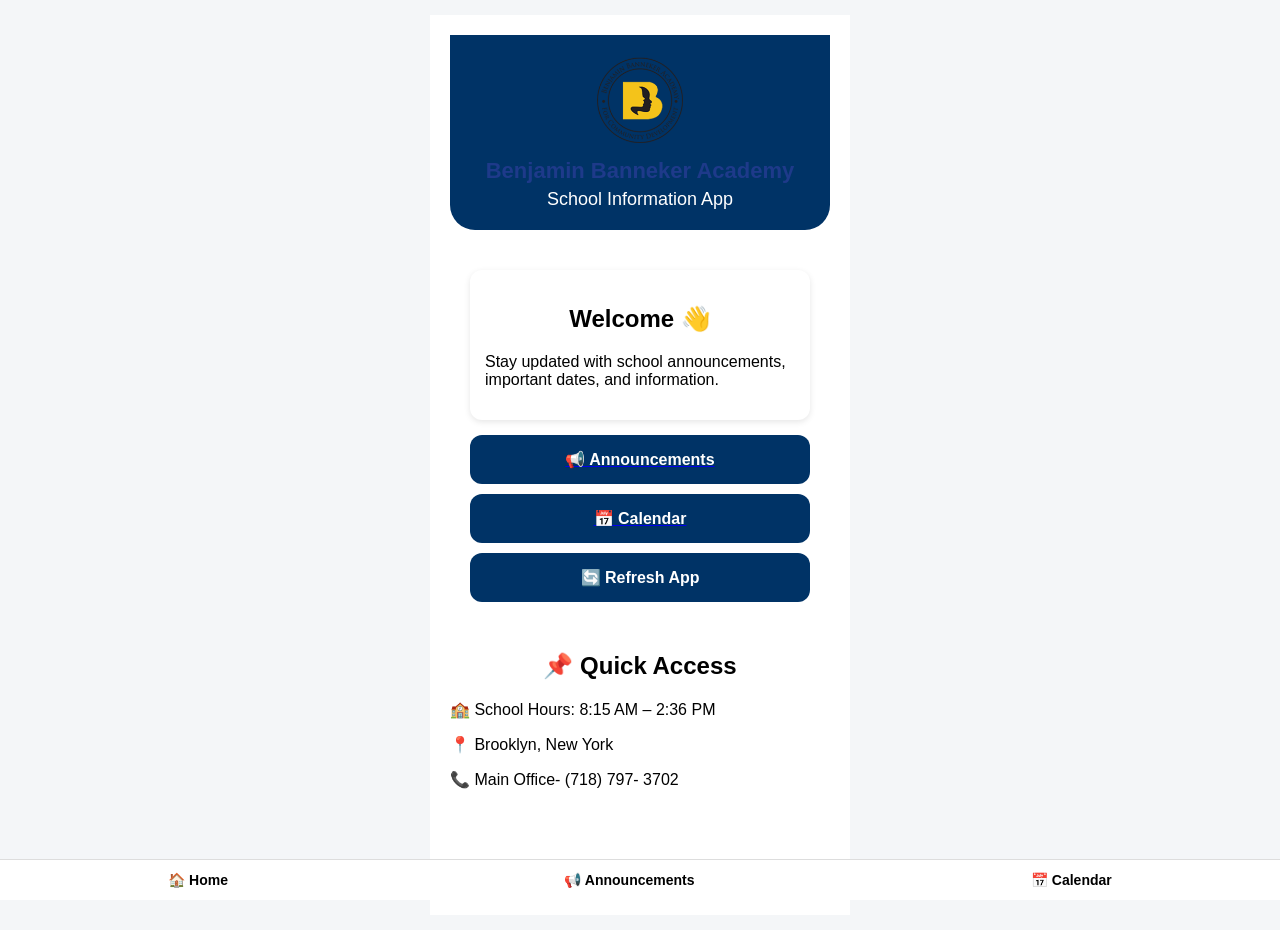
==== index.html @ 2b0ebd8d "Implement refreshApp function for app refresh Replaced direct reload button with a refreshApp functi" ====
<!DOCTYPE html>
<html>
<head>
    <title>Benjamin Banneker Academy</title>
<meta name="viewport" content="width=device-width, initial-scale=1.0">
    <link rel="stylesheet" href="style.css">

    <link rel="manifest" href="manifest.json">

    <meta name="theme-color" content="#1e3a8a">
</head>

<body>

<div class="app">

   
    <main>
<header>
    <img src="logo-e1673281046458.png" alt="BBA Logo">
    <h1>Benjamin Banneker Academy</h1>
    <p>School Information App</p>
</header>

<main>

<div class="card">
    <h2>Welcome 👋</h2>
    <p>
        Stay updated with school announcements, important dates, and information.
    </p>
</div>

<a href="announcements.html">
    <button>📢 Announcements</button>
</a>

<a href="calendar.html">
    <button>📅 Calendar</button>
</a>

<button onclick="refreshApp()">🔄 Refresh App</button>

</main>

    <h2>📌 Quick Access</h2>

    <p>🏫 School Hours: 8:15 AM – 2:36 PM</p>
    <p>📍 Brooklyn, New York</p>
    <p>📞 Main Office- (718) 797- 3702</p>

</main>
       
      

    </main>

</div>
<nav>
    <a href="index.html">🏠 Home</a>
    <a href="announcements.html">📢 Announcements</a>
    <a href="calendar.html">📅 Calendar</a>
</nav>
<script src="script.js"></script>
<script>
if ("serviceWorker" in navigator) {
    navigator.serviceWorker.register("service-worker.js");
}
</script>
  <script>
function refreshApp() {
    if ("serviceWorker" in navigator) {
        navigator.serviceWorker.getRegistrations()
        .then(function(registrations) {
            for (let registration of registrations) {
                registration.update();
            }
            window.location.reload(true);
        });
    } else {
        window.location.reload(true);
    }
}
</script>  
</body>
</html>
---- style.css ----
body {
    margin: 0;
    font-family: Arial, sans-serif;
    background: #f1f5f9;
}

.app {
    max-width: 420px;
    margin: auto;
    min-height: 100vh;
    background: white;
}

header {
    background: #1e3a8a;
    color: white;
    text-align: center;
    padding: 25px 10px;
    border-radius: 0 0 25px 25px;
}

header h1 {
    font-size: 24px;
    margin: 0;
}

header p {
    margin-top: 8px;
}

main {
    padding: 20px;
}

button {
    width: 100%;
    padding: 18px;
    margin: 10px 0;
    border: none;
    border-radius: 15px;
    font-size: 18px;
    background: #2563eb;
    color: white;
    cursor: pointer;
}

button:hover {
    background: #1d4ed8;
}

#content {
    margin-top: 20px;
    padding: 20px;
    background: #e0e7ff;
    border-radius: 15px;
}
* {
  box-sizing: border-box;
}

body {
  margin: 0;
  padding: 15px;
  font-family: Arial, sans-serif;
}

button {
  width: 100%;
  max-width: 350px;
  padding: 15px;
  margin: 10px auto;
  display: block;
  font-size: 18px;
  border-radius: 10px;
}

h1, h2 {
  text-align: center;
}

.container {
  width: 100%;
  max-width: 500px;
  margin: auto;
}
/* App buttons */
button {
    width: 90%;
    max-width: 400px;
    display: block;
    margin: 15px auto;
    padding: 18px;
    font-size: 18px;
    font-weight: bold;
    border: none;
    border-radius: 15px;
    background: #1e3a8a;
    color: white;
    cursor: pointer;
}

/* Button press effect */
button:active {
    transform: scale(0.97);
}

/* Welcome card */
.welcome-card {
    background: white;
    padding: 20px;
    margin: 20px auto;
    border-radius: 15px;
    max-width: 450px;
    text-align: center;
}

/* Header */
header {
    text-align: center;
    padding: 20px;
}

header h1 {
    font-size: 28px;
}

header p {
    font-size: 18px;
}
.card {
    background: white;
    padding: 20px;
    margin: 20px auto;
    border-radius: 15px;
    max-width: 450px;
}
.event {
    background: #f1f5f9;
    padding: 15px;
    margin: 10px 0;
    border-radius: 10px;
}

.event h3 {
    margin-bottom: 5px;
}
.announcement {
    background: #f1f5f9;
    padding: 15px;
    margin: 10px 0;
    border-radius: 10px;
}
.logo {
    font-size: 50px;
    text-align: center;
}

header h1 {
    color: #1e3a8a;
    margin-bottom: 5px;
}

header span {
    display: inline-block;
    background: #1e3a8a;
    color: white;
    padding: 8px 15px;
    border-radius: 20px;
    margin-top: 10px;
    font-size: 14px;
}
nav {
    position: fixed;
    bottom: 0;
    width: 100%;
    background: #003366;
    display: flex;
    justify-content: space-around;
    padding: 12px 0;
}

nav a {
    color: white;
    text-decoration: none;
    font-weight: bold;
}

main {
    padding-bottom: 80px;
}
.event {
    background: #f2f5f9;
    padding: 15px;
    margin: 10px 0;
    border-radius: 10px;
}

.event h3 {
    margin-bottom: 5px;
}

.card {
    width: 100%;
}

main {
    width: 100%;
    padding: 20px;
}
nav {
    position: fixed;
    bottom: 0;
    left: 0;
    width: 100%;
    background: white;
    display: flex;
    justify-content: space-around;
    padding: 12px 0;
    border-top: 1px solid #ddd;
}

nav a {
    text-decoration: none;
    font-size: 14px;
    color: black;
}

main {
    padding-bottom: 80px;
}
body {
    margin: 0;
    font-family: Arial, sans-serif;
    background: #f4f6f8;
}

header {
    text-align: center;
    padding: 20px;
    background: #003366;
    color: white;
}

header img {
    width: 90px;
    height: auto;
}

header h1 {
    font-size: 22px;
    margin: 10px 0 5px;
}

header p {
    margin: 0;
}

main {
    padding: 20px;
}

.card {
    background: white;
    border-radius: 12px;
    padding: 15px;
    margin-bottom: 15px;
    box-shadow: 0 2px 6px rgba(0,0,0,0.1);
}

button {
    width: 100%;
    padding: 15px;
    margin: 10px 0;
    border: none;
    border-radius: 12px;
    font-size: 16px;
    background: #003366;
    color: white;
    cursor: pointer;
}

button:hover {
    opacity: 0.9;
}
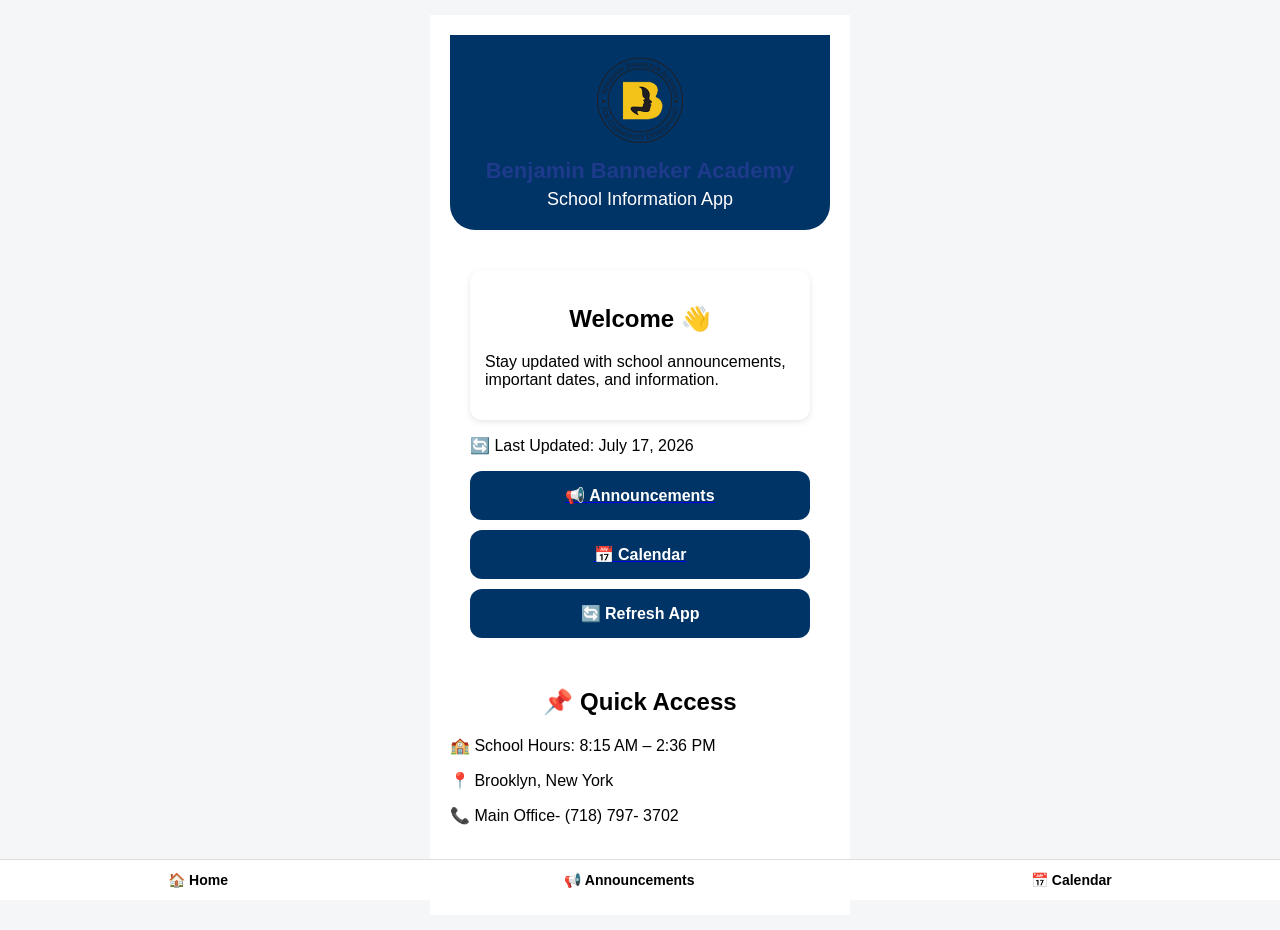
==== commit d2cd7541: "Add last updated date to index.html" ====
--- a/index.html
+++ b/index.html
@@ -30,7 +30,9 @@
         Stay updated with school announcements, important dates, and information.
     </p>
 </div>
-
+<p class="updated">
+    🔄 Last Updated: July 17, 2026
+</p>
 <a href="announcements.html">
     <button>📢 Announcements</button>
 </a>
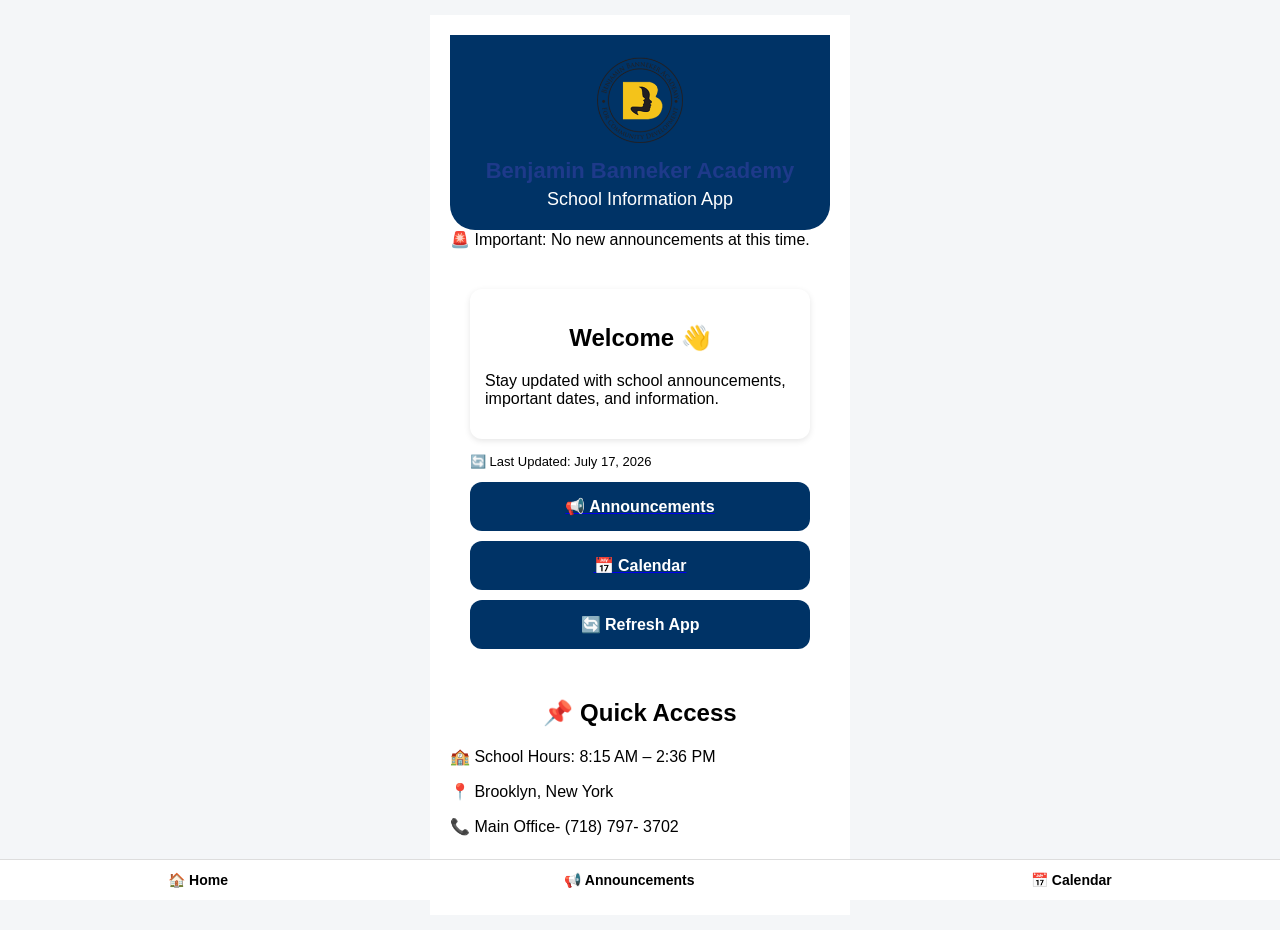
==== commit 9ba8f8a9: "Add alert banner for announcements Added an alert banner for important announcements." ====
--- a/index.html
+++ b/index.html
@@ -21,7 +21,9 @@
     <h1>Benjamin Banneker Academy</h1>
     <p>School Information App</p>
 </header>
-
+<div class="alert-banner">
+    🚨 Important: No new announcements at this time.
+</div>
 <main>
 
 <div class="card">
--- a/style.css
+++ b/style.css
@@ -282,3 +282,7 @@
 button:hover {
     opacity: 0.9;
 }
+.updated {
+    font-size: 13px;
+    margin-top: 15px;
+}
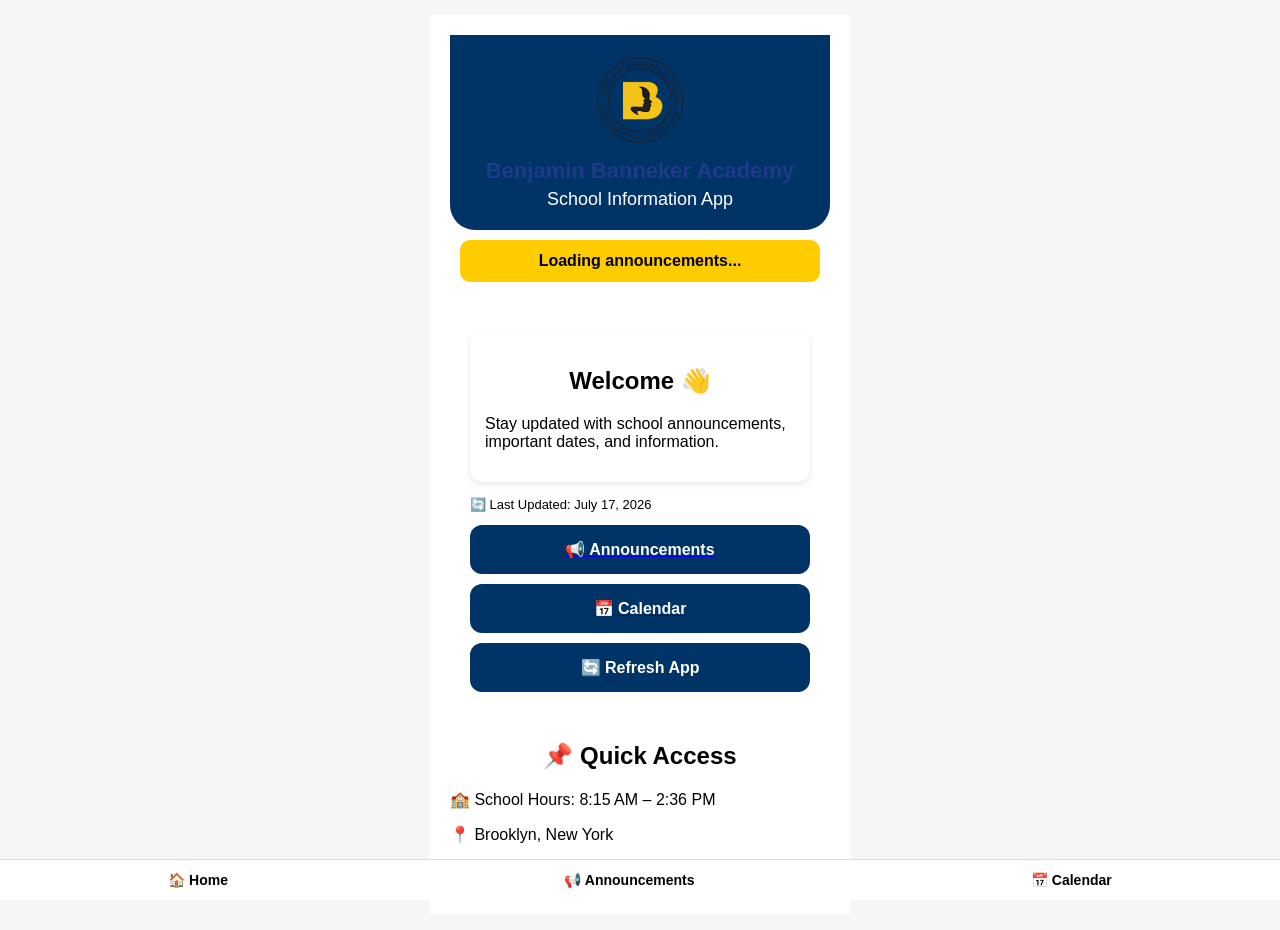
==== commit 49b75c96: "Update alert banner to show loading message" ====
--- a/index.html
+++ b/index.html
@@ -21,8 +21,8 @@
     <h1>Benjamin Banneker Academy</h1>
     <p>School Information App</p>
 </header>
-<div class="alert-banner">
-    🚨 Important: No new announcements at this time.
+<div class="alert-banner" id="alert">
+    Loading announcements...
 </div>
 <main>
 
--- a/style.css
+++ b/style.css
@@ -286,3 +286,12 @@
     font-size: 13px;
     margin-top: 15px;
 }
+.alert-banner {
+    background: #ffcc00;
+    color: black;
+    padding: 12px;
+    text-align: center;
+    font-weight: bold;
+    margin: 10px;
+    border-radius: 10px;
+}
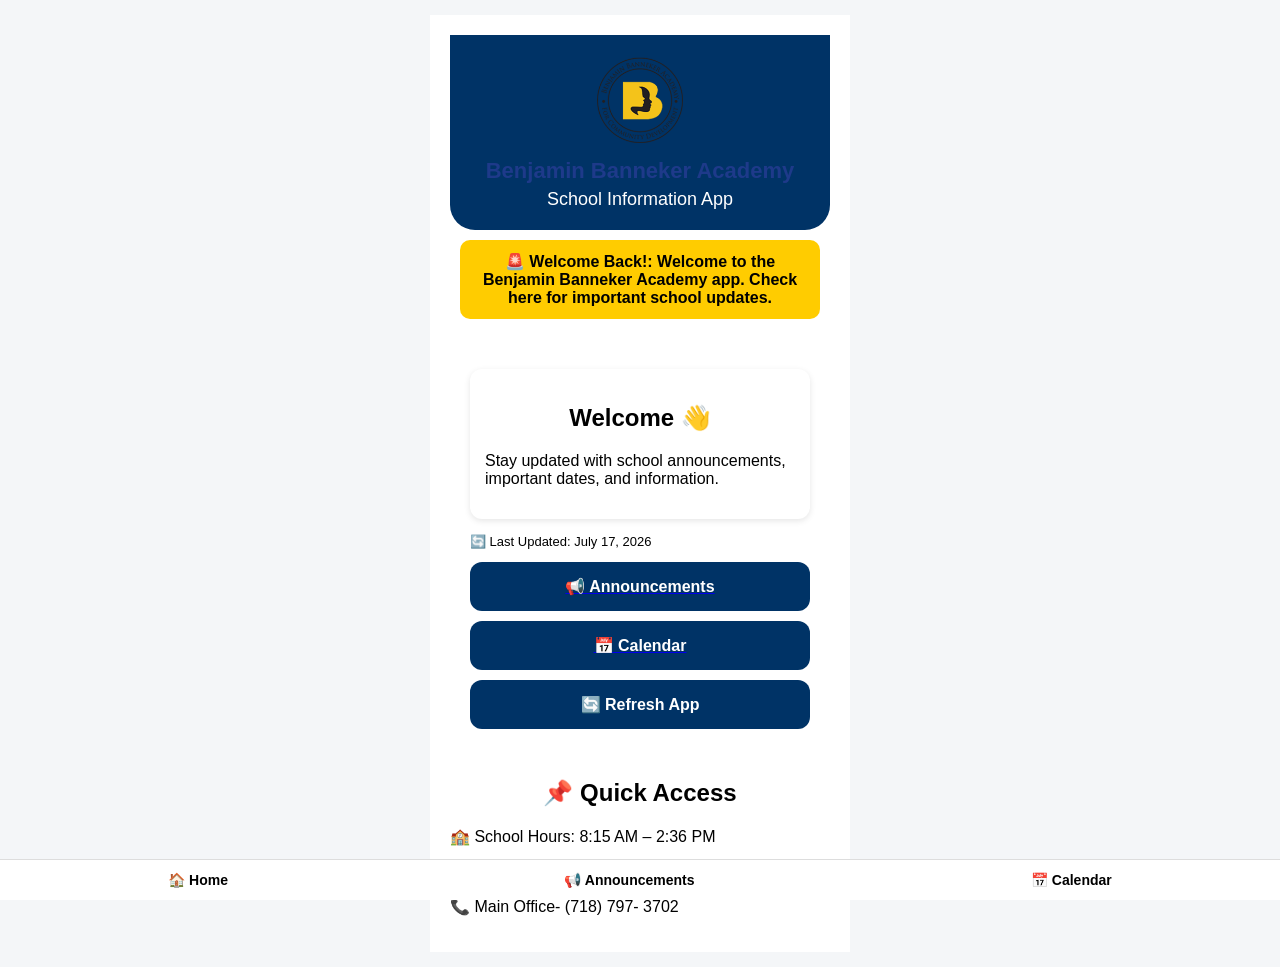
==== commit 51f72064: "Wrap alert banner in a link to announcements page" ====
--- a/index.html
+++ b/index.html
@@ -21,9 +21,11 @@
     <h1>Benjamin Banneker Academy</h1>
     <p>School Information App</p>
 </header>
-<div class="alert-banner" id="alert">
-    Loading announcements...
-</div>
+<a href="announcements.html" style="text-decoration:none; color:inherit;">
+    <div class="alert-banner" id="alert">
+        Loading announcements...
+    </div>
+</a>
 <main>
 
 <div class="card">
@@ -85,6 +87,25 @@
         window.location.reload(true);
     }
 }
-</script>  
+</script>
+<script>
+fetch("announcements.json")
+.then(response => response.json())
+.then(data => {
+
+    let alertBox = document.getElementById("alert");
+
+    let important = data.find(item => item.priority === "important");
+
+    if (important) {
+        alertBox.innerHTML =
+        "🚨 " + important.title + ": " + important.message;
+    } else {
+        alertBox.innerHTML =
+        "📢 No important announcements at this time.";
+    }
+
+});
+</script>
 </body>
 </html>
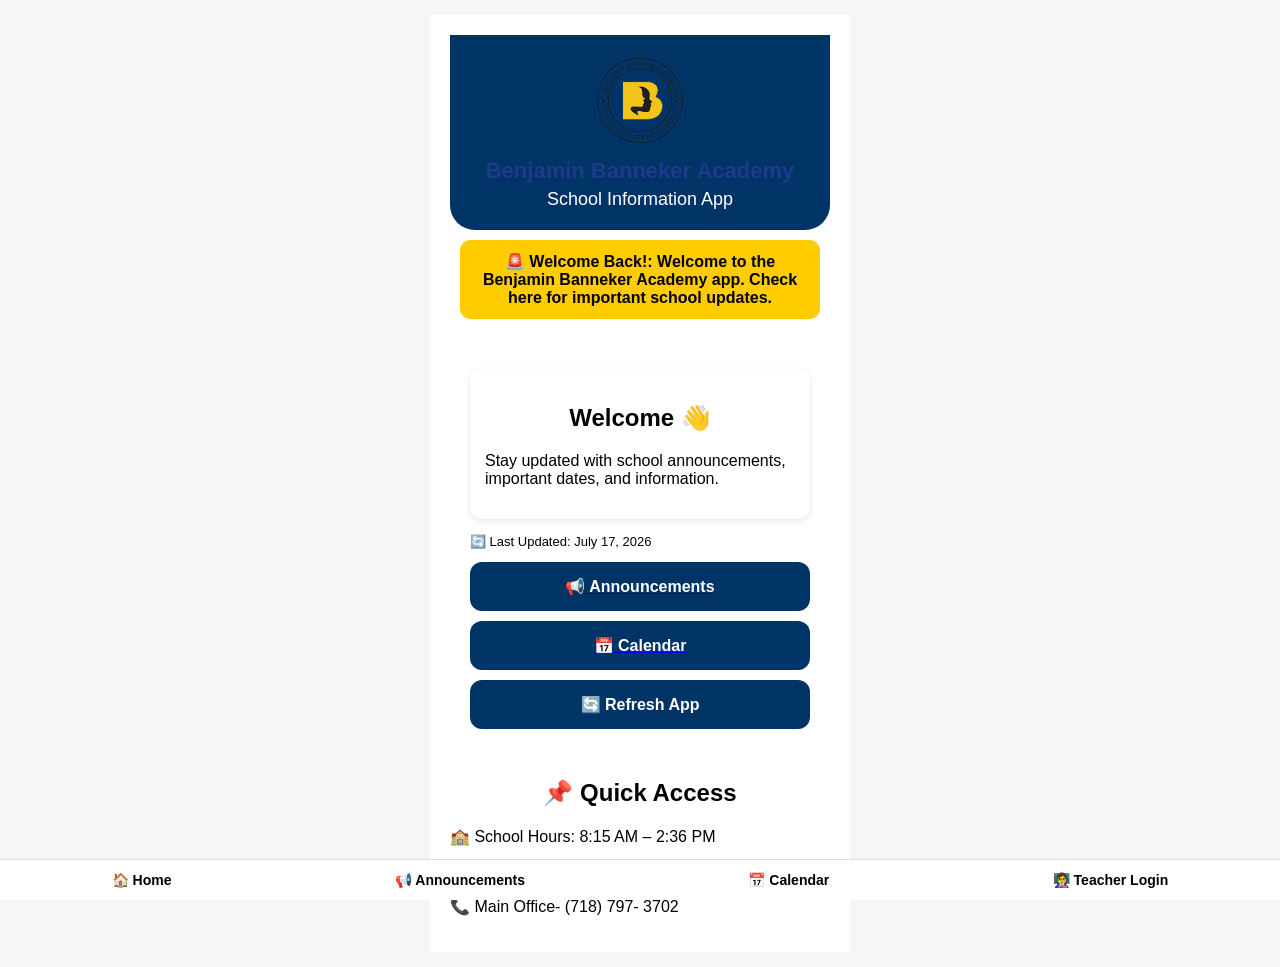
==== commit 2428eab3: "Add Teacher Login link to navigation" ====
--- a/index.html
+++ b/index.html
@@ -66,6 +66,7 @@
     <a href="index.html">🏠 Home</a>
     <a href="announcements.html">📢 Announcements</a>
     <a href="calendar.html">📅 Calendar</a>
+    <a href="login.html">👩‍🏫 Teacher Login</a>
 </nav>
 <script src="script.js"></script>
 <script>
--- a/style.css
+++ b/style.css
@@ -295,3 +295,12 @@
     margin: 10px;
     border-radius: 10px;
 }
+#search {
+    width: 100%;
+    padding: 12px;
+    margin: 15px 0;
+    border-radius: 10px;
+    border: 1px solid #ccc;
+    font-size: 16px;
+    box-sizing: border-box;
+}
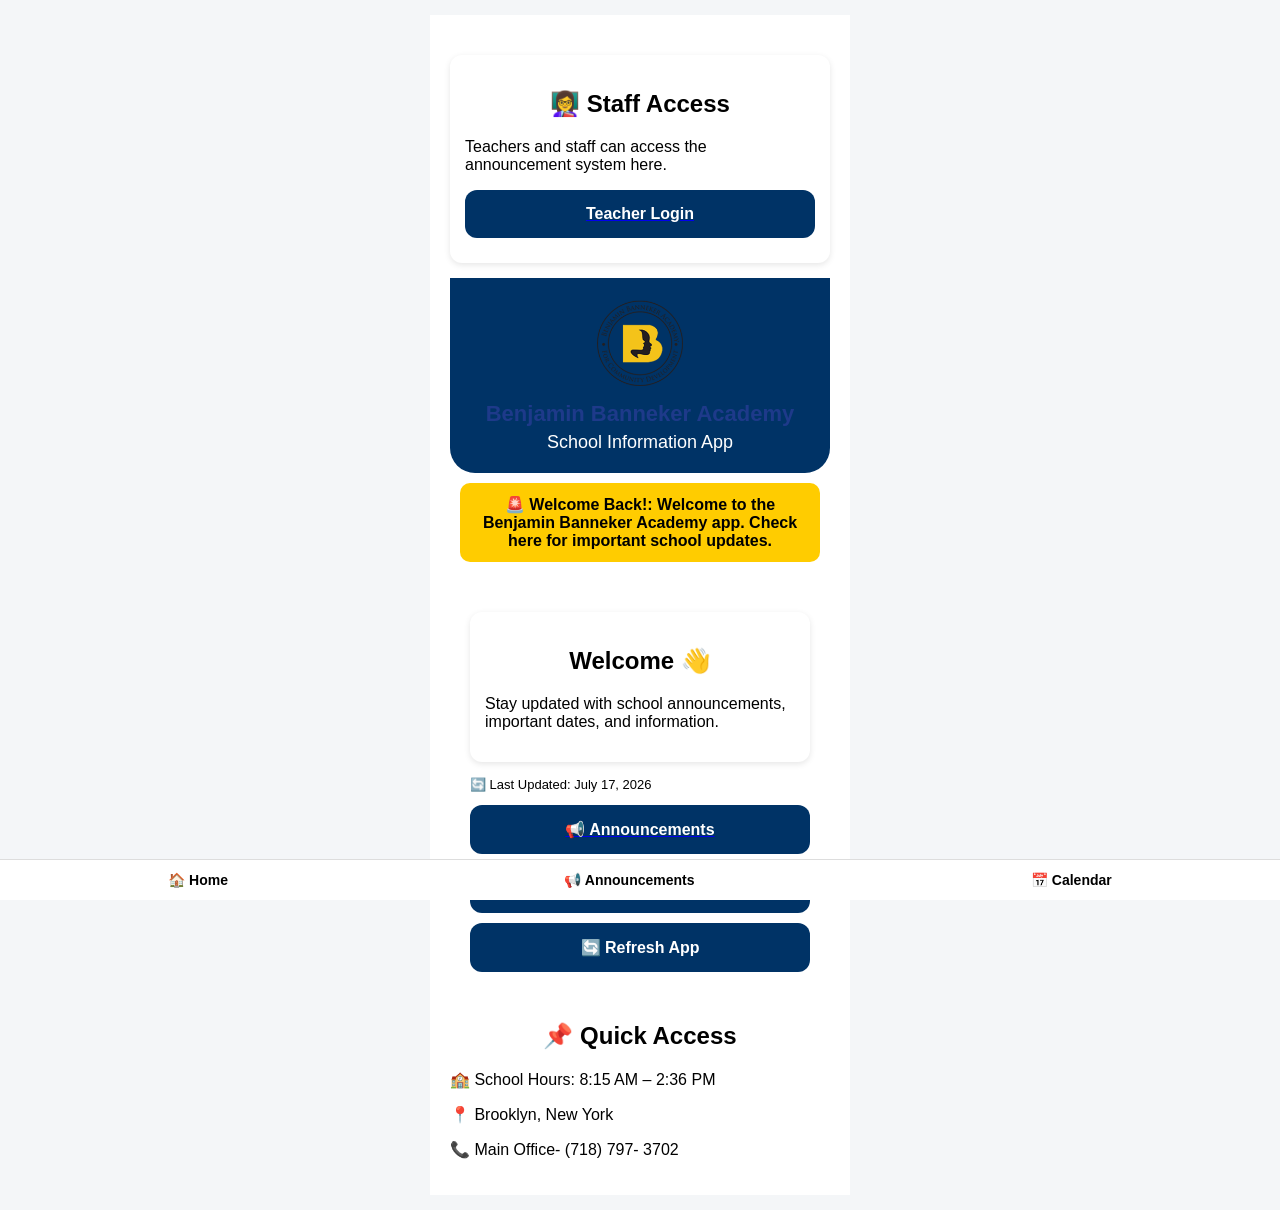
==== commit fc2c07dd: "Add Staff Access section with login button" ====
--- a/index.html
+++ b/index.html
@@ -16,6 +16,13 @@
 
    
     <main>
+        <div class="card">
+    <h2>👩‍🏫 Staff Access</h2>
+    <p>Teachers and staff can access the announcement system here.</p>
+    <a href="login.html">
+        <button>Teacher Login</button>
+    </a>
+</div>
 <header>
     <img src="logo-e1673281046458.png" alt="BBA Logo">
     <h1>Benjamin Banneker Academy</h1>
@@ -66,7 +73,6 @@
     <a href="index.html">🏠 Home</a>
     <a href="announcements.html">📢 Announcements</a>
     <a href="calendar.html">📅 Calendar</a>
-    <a href="login.html">👩‍🏫 Teacher Login</a>
 </nav>
 <script src="script.js"></script>
 <script>
